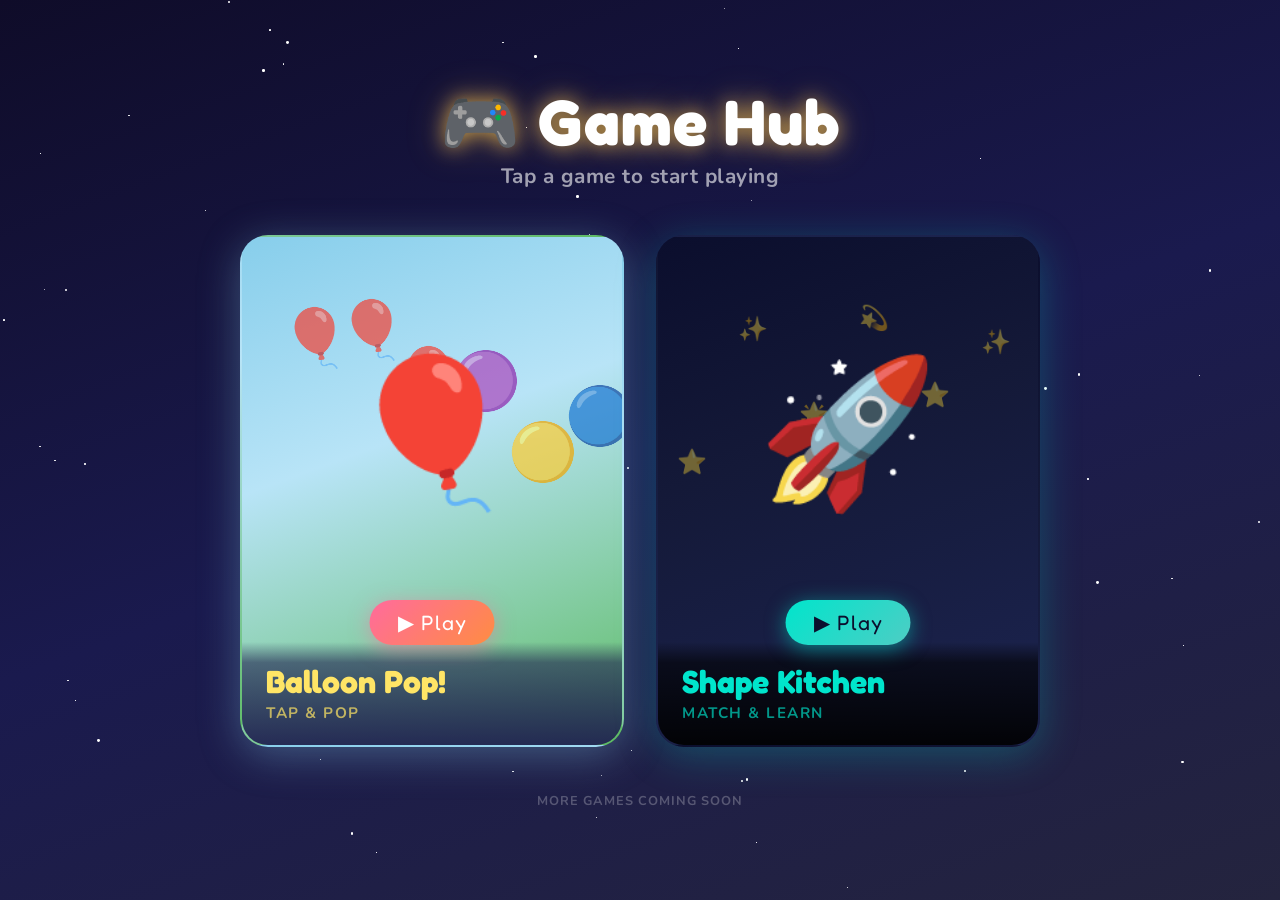
==== index.html @ b3e91f29 "Initial commit: Game Hub landing page with Balloon Pop and Shape Kitchen Co-Authored-By: Claude Sonn" ====
<!DOCTYPE html>
<html lang="en">
<head>
  <meta charset="UTF-8"/>
  <meta name="viewport" content="width=device-width, initial-scale=1.0, user-scalable=no"/>
  <meta name="apple-mobile-web-app-capable" content="yes"/>
  <meta name="apple-mobile-web-app-status-bar-style" content="black-translucent"/>
  <meta name="apple-mobile-web-app-title" content="Game Hub"/>
  <meta name="theme-color" content="#1a1a2e"/>
  <title>🎮 Game Hub</title>
  <link href="https://fonts.googleapis.com/css2?family=Fredoka+One&family=Nunito:wght@400;700;900&display=swap" rel="stylesheet"/>

  <style>
    *, *::before, *::after {
      margin: 0; padding: 0;
      box-sizing: border-box;
      -webkit-tap-highlight-color: transparent;
    }

    :root {
      --bg-top:    #0f0c29;
      --bg-mid:    #1a1a4e;
      --bg-bottom: #24243e;
      --card-r: 28px;
    }

    html, body {
      width: 100%; height: 100%;
      overflow: hidden;
      font-family: 'Nunito', sans-serif;
    }

    body {
      background: linear-gradient(160deg, var(--bg-top) 0%, var(--bg-mid) 50%, var(--bg-bottom) 100%);
      display: flex;
      flex-direction: column;
      align-items: center;
      justify-content: center;
      padding: env(safe-area-inset-top, 20px) env(safe-area-inset-right, 20px)
               env(safe-area-inset-bottom, 20px) env(safe-area-inset-left, 20px);
      min-height: 100vh;
    }

    /* ── Stars background ── */
    .stars {
      position: fixed; inset: 0;
      pointer-events: none;
      overflow: hidden;
      z-index: 0;
    }
    .star {
      position: absolute;
      border-radius: 50%;
      background: #fff;
      animation: twinkle var(--d) ease-in-out infinite alternate;
    }
    @keyframes twinkle {
      from { opacity: var(--lo); transform: scale(1); }
      to   { opacity: var(--hi); transform: scale(1.4); }
    }

    /* ── Layout ── */
    .container {
      position: relative;
      z-index: 1;
      display: flex;
      flex-direction: column;
      align-items: center;
      gap: clamp(24px, 5vh, 48px);
      width: 100%;
      max-width: 800px;
    }

    /* ── Header ── */
    .header {
      text-align: center;
    }
    .header h1 {
      font-family: 'Fredoka One', cursive;
      font-size: clamp(2.4rem, 7vw, 4rem);
      color: #fff;
      text-shadow:
        0 0 20px rgba(255, 200, 80, 0.7),
        0 0 40px rgba(255, 200, 80, 0.3);
      letter-spacing: 1px;
      line-height: 1;
    }
    .header p {
      margin-top: 8px;
      font-size: clamp(1rem, 2.5vw, 1.3rem);
      color: rgba(255,255,255,0.6);
      font-weight: 700;
      letter-spacing: 0.5px;
    }

    /* ── Game cards grid ── */
    .games {
      display: grid;
      grid-template-columns: 1fr 1fr;
      gap: clamp(16px, 3vw, 32px);
      width: 100%;
    }

    @media (max-width: 520px) {
      .games { grid-template-columns: 1fr; }
    }

    /* ── Individual card ── */
    .game-card {
      position: relative;
      border-radius: var(--card-r);
      overflow: hidden;
      cursor: pointer;
      text-decoration: none;
      display: flex;
      flex-direction: column;
      align-items: center;
      justify-content: flex-end;
      aspect-ratio: 3 / 4;
      border: 2px solid transparent;
      transition: transform 0.18s cubic-bezier(.34,1.56,.64,1),
                  box-shadow 0.18s ease,
                  border-color 0.18s ease;
      -webkit-transform: translateZ(0); /* GPU layer on iOS */
    }

    .game-card:active {
      transform: scale(0.95);
    }

    /* Balloon Pop card */
    .card-balloon {
      background: linear-gradient(160deg, #87CEEB 0%, #B8E4F7 40%, #5DBB63 100%);
      box-shadow: 0 8px 40px rgba(135, 206, 235, 0.35);
    }
    .card-balloon:hover {
      box-shadow: 0 12px 60px rgba(135, 206, 235, 0.55);
      border-color: rgba(255, 255, 255, 0.5);
    }

    /* Shape Kitchen card */
    .card-kitchen {
      background: linear-gradient(160deg, #0B0E2D 0%, #141938 40%, #1C2450 100%);
      box-shadow: 0 8px 40px rgba(0, 229, 204, 0.25);
    }
    .card-kitchen:hover {
      box-shadow: 0 12px 60px rgba(0, 229, 204, 0.45);
      border-color: rgba(0, 229, 204, 0.5);
    }

    /* ── Card scene illustration ── */
    .card-scene {
      position: absolute;
      inset: 0;
      display: flex;
      align-items: center;
      justify-content: center;
      padding-bottom: 30%;
      font-size: clamp(5rem, 14vw, 9rem);
      animation: floatScene 3s ease-in-out infinite alternate;
      user-select: none;
    }
    @keyframes floatScene {
      from { transform: translateY(0px); }
      to   { transform: translateY(-10px); }
    }

    .card-kitchen .card-scene {
      animation: floatScene 4s ease-in-out infinite alternate;
    }

    /* Balloon card decorative balloons */
    .balloons {
      position: absolute;
      inset: 0;
      pointer-events: none;
    }
    .balloon {
      position: absolute;
      font-size: clamp(2rem, 5vw, 3.5rem);
      animation: drift var(--d) ease-in-out infinite alternate;
    }
    @keyframes drift {
      from { transform: translate(0, 0) rotate(-5deg); }
      to   { transform: translate(var(--tx), var(--ty)) rotate(5deg); }
    }

    /* Space card decorative stars */
    .space-deco {
      position: absolute;
      inset: 0;
      pointer-events: none;
      overflow: hidden;
    }
    .space-star {
      position: absolute;
      font-size: clamp(1rem, 2vw, 1.5rem);
      animation: spin var(--d) linear infinite;
    }
    @keyframes spin {
      from { transform: rotate(0deg); }
      to   { transform: rotate(360deg); }
    }

    /* ── Card label band ── */
    .card-label {
      position: relative;
      z-index: 2;
      width: 100%;
      padding: clamp(14px, 3vw, 22px) clamp(16px, 3vw, 24px);
      display: flex;
      flex-direction: column;
      gap: 4px;
    }

    .card-balloon .card-label {
      background: linear-gradient(to top, rgba(30, 30, 80, 0.92) 0%, rgba(30, 30, 80, 0.6) 80%, transparent 100%);
    }
    .card-kitchen .card-label {
      background: linear-gradient(to top, rgba(0,0,0,0.92) 0%, rgba(0,0,0,0.6) 80%, transparent 100%);
    }

    .card-label h2 {
      font-family: 'Fredoka One', cursive;
      font-size: clamp(1.3rem, 3.5vw, 2rem);
      color: #fff;
      line-height: 1.1;
    }
    .card-label span {
      font-size: clamp(0.75rem, 1.8vw, 0.95rem);
      font-weight: 700;
      color: rgba(255,255,255,0.65);
      text-transform: uppercase;
      letter-spacing: 1.5px;
    }

    .card-balloon .card-label h2 { color: #FFE566; }
    .card-balloon .card-label span { color: rgba(255,230,100,0.7); }

    .card-kitchen .card-label h2 { color: #00E5CC; }
    .card-kitchen .card-label span { color: rgba(0, 229, 204, 0.65); }

    /* ── Play button pill ── */
    .play-btn {
      position: absolute;
      bottom: clamp(72px, 16vw, 100px);
      left: 50%;
      transform: translateX(-50%);
      z-index: 3;
      padding: 10px 28px;
      border-radius: 50px;
      font-family: 'Fredoka One', cursive;
      font-size: clamp(1rem, 2.5vw, 1.3rem);
      letter-spacing: 1px;
      border: none;
      pointer-events: none;
      white-space: nowrap;
    }

    .card-balloon .play-btn {
      background: linear-gradient(135deg, #FF6B9D, #FF8C42);
      color: #fff;
      box-shadow: 0 4px 20px rgba(255, 107, 157, 0.5);
    }
    .card-kitchen .play-btn {
      background: linear-gradient(135deg, #00E5CC, #4ECDC4);
      color: #0B0E2D;
      box-shadow: 0 4px 20px rgba(0, 229, 204, 0.5);
    }

    /* ── Footer ── */
    .footer {
      font-size: 0.8rem;
      color: rgba(255,255,255,0.25);
      font-weight: 700;
      letter-spacing: 1px;
      text-transform: uppercase;
    }
  </style>
</head>

<body>

  <!-- Star field -->
  <div class="stars" id="stars"></div>

  <div class="container">

    <header class="header">
      <h1>🎮 Game Hub</h1>
      <p>Tap a game to start playing</p>
    </header>

    <section class="games">

      <!-- Balloon Pop -->
      <a class="game-card card-balloon" href="balloon-pop.html">
        <div class="balloons" id="balloons"></div>
        <div class="card-scene">🎈</div>
        <div class="play-btn">▶ Play</div>
        <div class="card-label">
          <h2>Balloon Pop!</h2>
          <span>Tap &amp; Pop</span>
        </div>
      </a>

      <!-- Shape Kitchen -->
      <a class="game-card card-kitchen" href="shape-kitchen.html">
        <div class="space-deco" id="spaceDeco"></div>
        <div class="card-scene">🚀</div>
        <div class="play-btn">▶ Play</div>
        <div class="card-label">
          <h2>Shape Kitchen</h2>
          <span>Match &amp; Learn</span>
        </div>
      </a>

    </section>

    <footer class="footer">More games coming soon</footer>

  </div>

  <script>
    // ── Star field
    const starsEl = document.getElementById('stars');
    for (let i = 0; i < 80; i++) {
      const s = document.createElement('div');
      s.className = 'star';
      const size = Math.random() * 2.5 + 0.5;
      const lo = (Math.random() * 0.2 + 0.05).toFixed(2);
      const hi = (Math.random() * 0.5 + 0.3).toFixed(2);
      const d  = (Math.random() * 3 + 2).toFixed(1) + 's';
      s.style.cssText = `
        width:${size}px; height:${size}px;
        left:${Math.random()*100}%;
        top:${Math.random()*100}%;
        --lo:${lo}; --hi:${hi}; --d:${d};
        animation-delay:${(Math.random()*4).toFixed(1)}s;
      `;
      starsEl.appendChild(s);
    }

    // ── Balloon decorations inside the balloon card
    const balloonEmoji = ['🎈','🎈','🎈','🟣','🟡','🔵'];
    const balloonsEl = document.getElementById('balloons');
    balloonEmoji.forEach((e, i) => {
      const b = document.createElement('div');
      b.className = 'balloon';
      b.textContent = e;
      const tx = ((Math.random() - 0.5) * 12).toFixed(0) + 'px';
      const ty = ((Math.random() - 0.5) * 12).toFixed(0) + 'px';
      const d  = (Math.random() * 2 + 2).toFixed(1) + 's';
      b.style.cssText = `
        left:${10 + i * 15}%;
        top:${10 + Math.random() * 40}%;
        --tx:${tx}; --ty:${ty}; --d:${d};
        animation-delay:${(Math.random() * 1.5).toFixed(1)}s;
        opacity: 0.7;
      `;
      balloonsEl.appendChild(b);
    });

    // ── Space decorations inside the kitchen card
    const spaceEmoji = ['⭐','✨','🌟','💫','⭐','✨'];
    const spaceDecoEl = document.getElementById('spaceDeco');
    spaceEmoji.forEach((e, i) => {
      const s = document.createElement('div');
      s.className = 'space-star';
      s.textContent = e;
      const d = (Math.random() * 6 + 6).toFixed(1) + 's';
      s.style.cssText = `
        left:${5 + i * 16}%;
        top:${10 + Math.random() * 45}%;
        --d:${d};
        animation-delay:${(Math.random() * 3).toFixed(1)}s;
        opacity: 0.4;
      `;
      spaceDecoEl.appendChild(s);
    });

    // ── Tactile feedback on iOS (no navigation change, just visual)
    document.querySelectorAll('.game-card').forEach(card => {
      card.addEventListener('touchstart', () => {}, { passive: true });
    });
  </script>
</body>
</html>
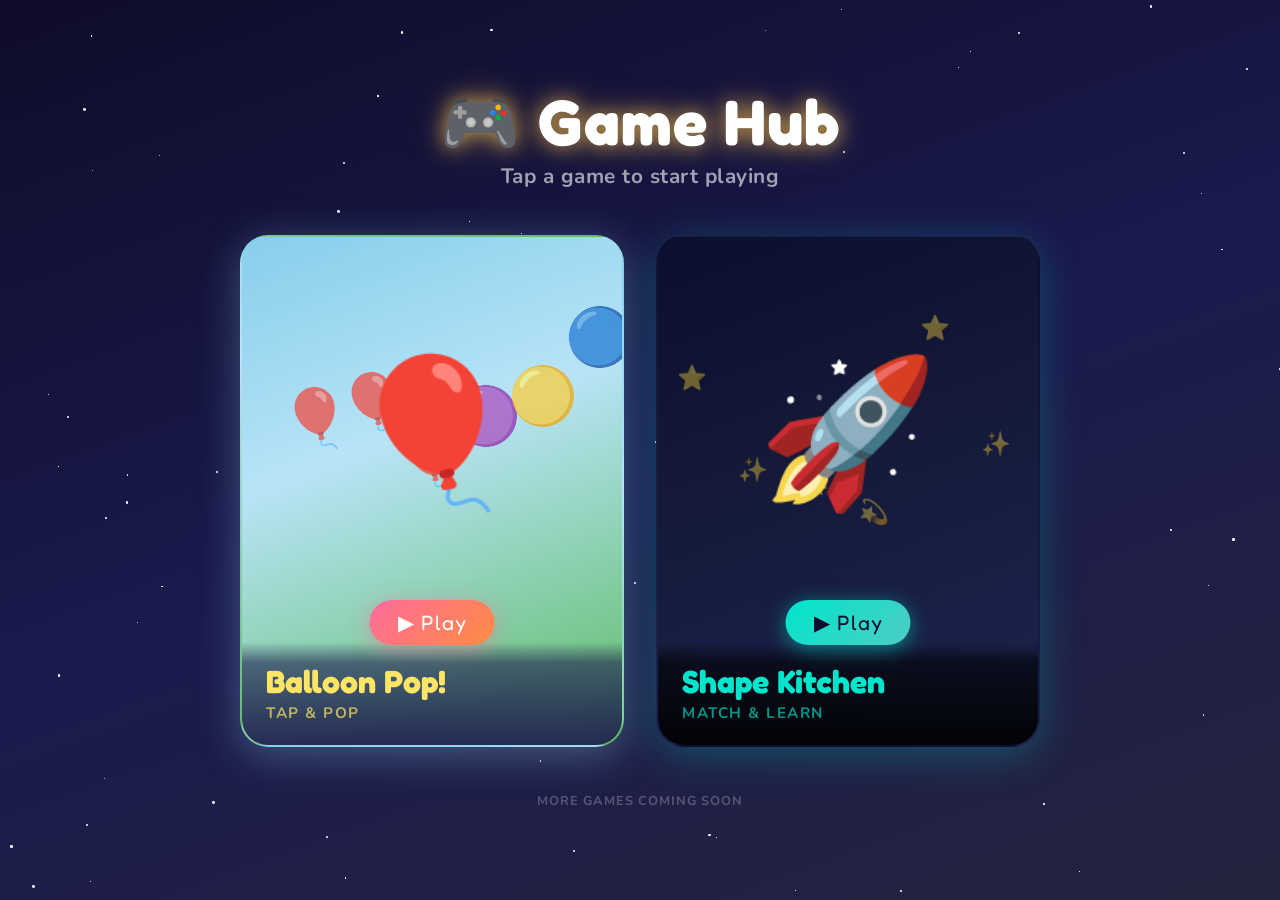
==== commit b5bade22: "Add PWA support and home navigation to all games - manifest.json + sw.js for offline caching and Add" ====
--- a/index.html
+++ b/index.html
@@ -7,6 +7,8 @@
   <meta name="apple-mobile-web-app-status-bar-style" content="black-translucent"/>
   <meta name="apple-mobile-web-app-title" content="Game Hub"/>
   <meta name="theme-color" content="#1a1a2e"/>
+  <link rel="manifest" href="manifest.json"/>
+  <link rel="apple-touch-icon" href="icons/icon.svg"/>
   <title>🎮 Game Hub</title>
   <link href="https://fonts.googleapis.com/css2?family=Fredoka+One&family=Nunito:wght@400;700;900&display=swap" rel="stylesheet"/>
 
@@ -379,10 +381,17 @@
       spaceDecoEl.appendChild(s);
     });
 
-    // ── Tactile feedback on iOS (no navigation change, just visual)
+    // ── Tactile feedback on iOS
     document.querySelectorAll('.game-card').forEach(card => {
       card.addEventListener('touchstart', () => {}, { passive: true });
     });
-  </script>
+
+    // ── Service Worker
+    if ('serviceWorker' in navigator) {
+      window.addEventListener('load', () => {
+        navigator.serviceWorker.register('sw.js').catch(() => {});
+      });
+    }
+</script>
 </body>
 </html>
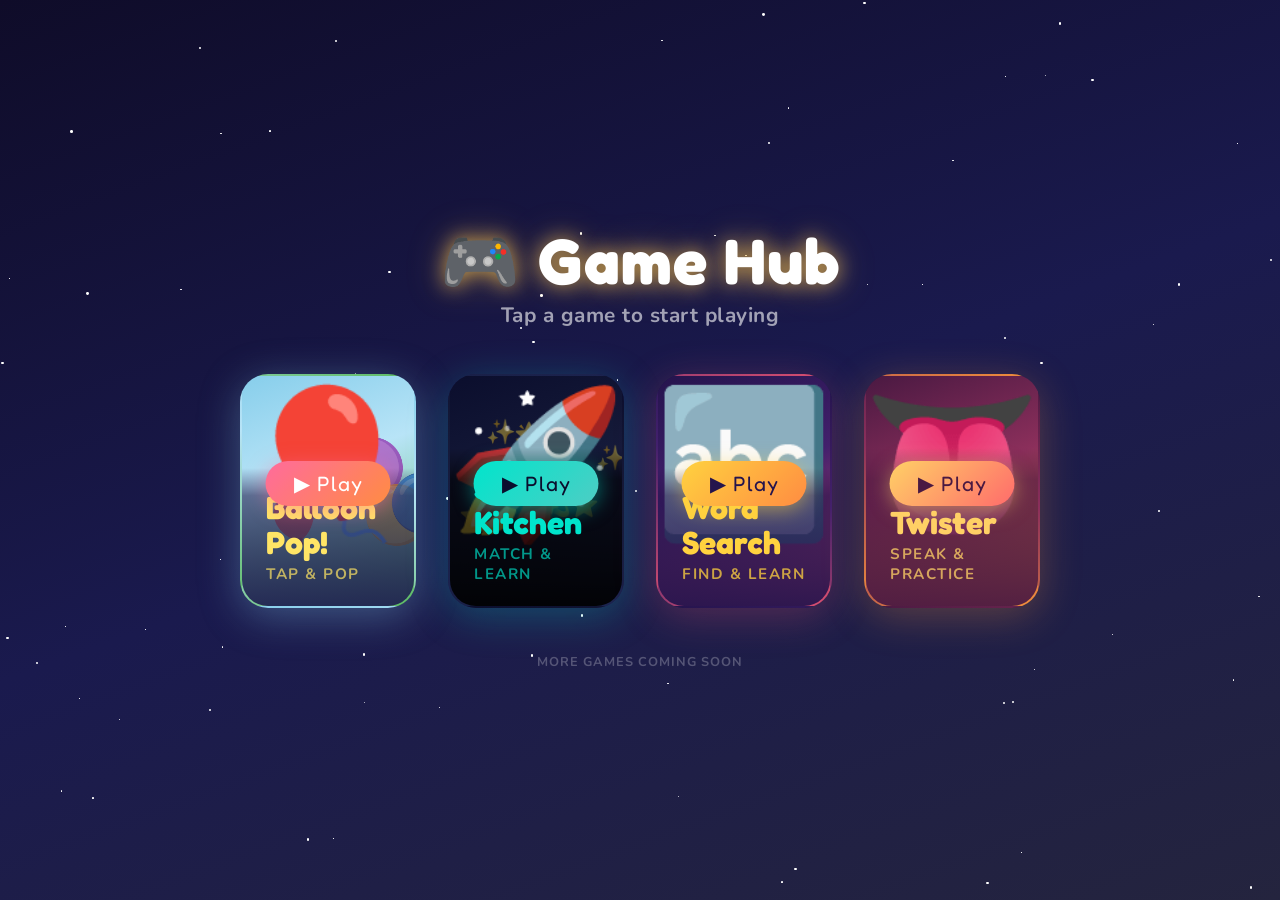
==== commit 8a4515d0: "Add word search and tongue twister games" ====
--- a/index.html
+++ b/index.html
@@ -98,7 +98,7 @@
     /* ── Game cards grid ── */
     .games {
       display: grid;
-      grid-template-columns: 1fr 1fr;
+      grid-template-columns: repeat(4, 1fr);
       gap: clamp(16px, 3vw, 32px);
       width: 100%;
     }
@@ -150,6 +150,26 @@
       border-color: rgba(0, 229, 204, 0.5);
     }
 
+    /* Word Search card */
+    .card-word {
+      background: linear-gradient(160deg, #25144D 0%, #42206D 45%, #D94F70 100%);
+      box-shadow: 0 8px 40px rgba(217, 79, 112, 0.3);
+    }
+    .card-word:hover {
+      box-shadow: 0 12px 60px rgba(217, 79, 112, 0.5);
+      border-color: rgba(255, 210, 63, 0.5);
+    }
+
+    /* Tongue Twister card */
+    .card-twister {
+      background: linear-gradient(160deg, #4A1942 0%, #8B2F5B 45%, #F28F3B 100%);
+      box-shadow: 0 8px 40px rgba(242, 143, 59, 0.3);
+    }
+    .card-twister:hover {
+      box-shadow: 0 12px 60px rgba(242, 143, 59, 0.5);
+      border-color: rgba(255, 209, 102, 0.5);
+    }
+
     /* ── Card scene illustration ── */
     .card-scene {
       position: absolute;
@@ -221,6 +241,12 @@
     .card-kitchen .card-label {
       background: linear-gradient(to top, rgba(0,0,0,0.92) 0%, rgba(0,0,0,0.6) 80%, transparent 100%);
     }
+    .card-word .card-label {
+      background: linear-gradient(to top, rgba(37, 20, 77, 0.94) 0%, rgba(37, 20, 77, 0.6) 80%, transparent 100%);
+    }
+    .card-twister .card-label {
+      background: linear-gradient(to top, rgba(74, 25, 66, 0.94) 0%, rgba(74, 25, 66, 0.6) 80%, transparent 100%);
+    }
 
     .card-label h2 {
       font-family: 'Fredoka One', cursive;
@@ -241,6 +267,12 @@
 
     .card-kitchen .card-label h2 { color: #00E5CC; }
     .card-kitchen .card-label span { color: rgba(0, 229, 204, 0.65); }
+
+    .card-word .card-label h2 { color: #FFD23F; }
+    .card-word .card-label span { color: rgba(255, 210, 63, 0.75); }
+
+    .card-twister .card-label h2 { color: #FFD166; }
+    .card-twister .card-label span { color: rgba(255, 209, 102, 0.75); }
 
     /* ── Play button pill ── */
     .play-btn {
@@ -269,6 +301,16 @@
       color: #0B0E2D;
       box-shadow: 0 4px 20px rgba(0, 229, 204, 0.5);
     }
+    .card-word .play-btn {
+      background: linear-gradient(135deg, #FFD23F, #FF8C42);
+      color: #25144D;
+      box-shadow: 0 4px 20px rgba(255, 210, 63, 0.5);
+    }
+    .card-twister .play-btn {
+      background: linear-gradient(135deg, #FFD166, #FF6B6B);
+      color: #4A1942;
+      box-shadow: 0 4px 20px rgba(255, 209, 102, 0.5);
+    }
 
     /* ── Footer ── */
     .footer {
@@ -314,6 +356,26 @@
         <div class="card-label">
           <h2>Shape Kitchen</h2>
           <span>Match &amp; Learn</span>
+        </div>
+      </a>
+
+      <!-- Word Search -->
+      <a class="game-card card-word" href="word-trail.html">
+        <div class="card-scene">🔤</div>
+        <div class="play-btn">▶ Play</div>
+        <div class="card-label">
+          <h2>Word Search</h2>
+          <span>Find &amp; Learn</span>
+        </div>
+      </a>
+
+      <!-- Tongue Twister -->
+      <a class="game-card card-twister" href="twist-master.html">
+        <div class="card-scene">👅</div>
+        <div class="play-btn">▶ Play</div>
+        <div class="card-label">
+          <h2>Tongue Twister</h2>
+          <span>Speak &amp; Practice</span>
         </div>
       </a>
 
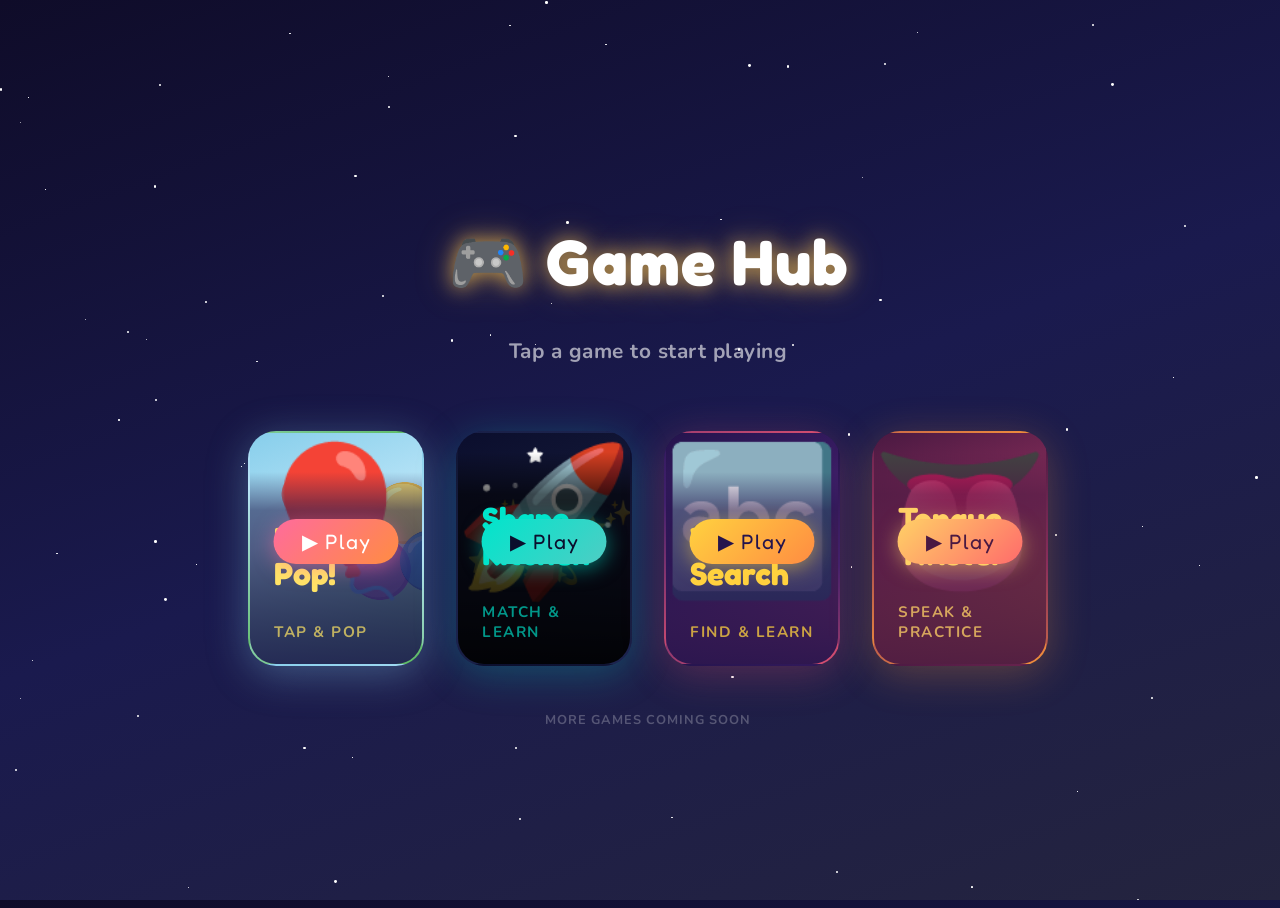
==== commit 639bb2e5: "Prepare games for Cloudflare Pages" ====
--- a/index.html
+++ b/index.html
@@ -9,16 +9,11 @@
   <meta name="theme-color" content="#1a1a2e"/>
   <link rel="manifest" href="manifest.json"/>
   <link rel="apple-touch-icon" href="icons/icon.svg"/>
+  <link rel="stylesheet" href="common.css"/>
   <title>🎮 Game Hub</title>
   <link href="https://fonts.googleapis.com/css2?family=Fredoka+One&family=Nunito:wght@400;700;900&display=swap" rel="stylesheet"/>
 
   <style>
-    *, *::before, *::after {
-      margin: 0; padding: 0;
-      box-sizing: border-box;
-      -webkit-tap-highlight-color: transparent;
-    }
-
     :root {
       --bg-top:    #0f0c29;
       --bg-mid:    #1a1a4e;
@@ -123,6 +118,7 @@
       transition: transform 0.18s cubic-bezier(.34,1.56,.64,1),
                   box-shadow 0.18s ease,
                   border-color 0.18s ease;
+      transform: translateZ(0);
       -webkit-transform: translateZ(0); /* GPU layer on iOS */
     }
 
@@ -385,6 +381,7 @@
 
   </div>
 
+  <script src="common.js"></script>
   <script>
     // ── Star field
     const starsEl = document.getElementById('stars');
@@ -448,12 +445,6 @@
       card.addEventListener('touchstart', () => {}, { passive: true });
     });
 
-    // ── Service Worker
-    if ('serviceWorker' in navigator) {
-      window.addEventListener('load', () => {
-        navigator.serviceWorker.register('sw.js').catch(() => {});
-      });
-    }
 </script>
 </body>
 </html>
--- a/common.css
+++ b/common.css
@@ -0,0 +1,42 @@
+*, *::before, *::after {
+  box-sizing: border-box;
+  -webkit-tap-highlight-color: transparent;
+}
+
+html, body {
+  height: 100%;
+}
+
+button {
+  font: inherit;
+}
+
+.hidden {
+  display: none !important;
+}
+
+.app-shell {
+  position: relative;
+  z-index: 1;
+  width: 100%;
+  min-height: 100dvh;
+  display: flex;
+  flex-direction: column;
+}
+
+.icon-button {
+  display: flex;
+  align-items: center;
+  justify-content: center;
+  cursor: pointer;
+  color: inherit;
+}
+
+@media (prefers-reduced-motion: reduce) {
+  *, *::before, *::after {
+    animation-duration: 0.01ms !important;
+    animation-iteration-count: 1 !important;
+    scroll-behavior: auto !important;
+    transition-duration: 0.01ms !important;
+  }
+}
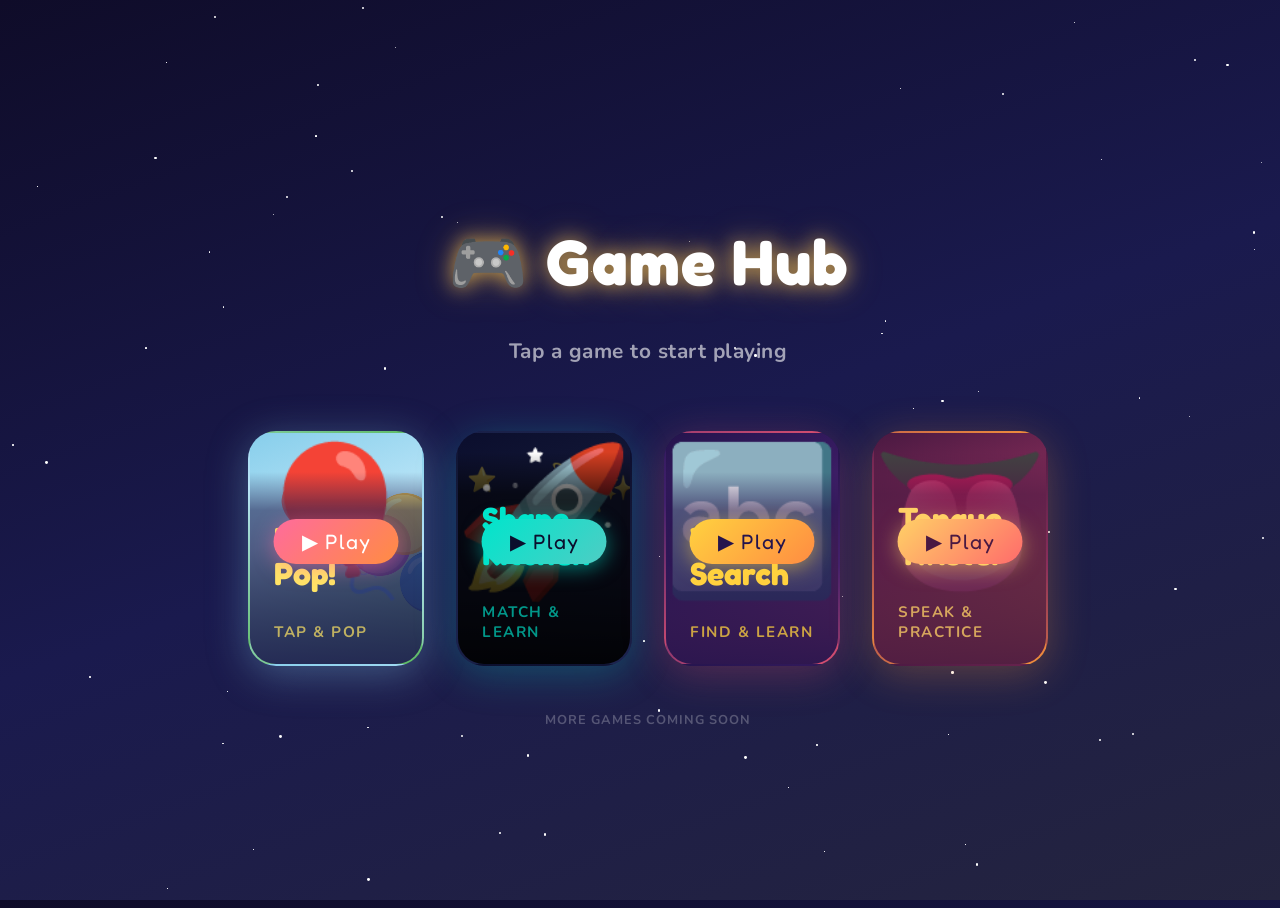
==== commit 06032b21: "Fix Cloudflare Pages navigation routes" ====
--- a/index.html
+++ b/index.html
@@ -334,7 +334,7 @@
     <section class="games">
 
       <!-- Balloon Pop -->
-      <a class="game-card card-balloon" href="balloon-pop.html">
+      <a class="game-card card-balloon" href="balloon-pop">
         <div class="balloons" id="balloons"></div>
         <div class="card-scene">🎈</div>
         <div class="play-btn">▶ Play</div>
@@ -345,7 +345,7 @@
       </a>
 
       <!-- Shape Kitchen -->
-      <a class="game-card card-kitchen" href="shape-kitchen.html">
+      <a class="game-card card-kitchen" href="shape-kitchen">
         <div class="space-deco" id="spaceDeco"></div>
         <div class="card-scene">🚀</div>
         <div class="play-btn">▶ Play</div>
@@ -356,7 +356,7 @@
       </a>
 
       <!-- Word Search -->
-      <a class="game-card card-word" href="word-trail.html">
+      <a class="game-card card-word" href="word-trail">
         <div class="card-scene">🔤</div>
         <div class="play-btn">▶ Play</div>
         <div class="card-label">
@@ -366,7 +366,7 @@
       </a>
 
       <!-- Tongue Twister -->
-      <a class="game-card card-twister" href="twist-master.html">
+      <a class="game-card card-twister" href="twist-master">
         <div class="card-scene">👅</div>
         <div class="play-btn">▶ Play</div>
         <div class="card-label">
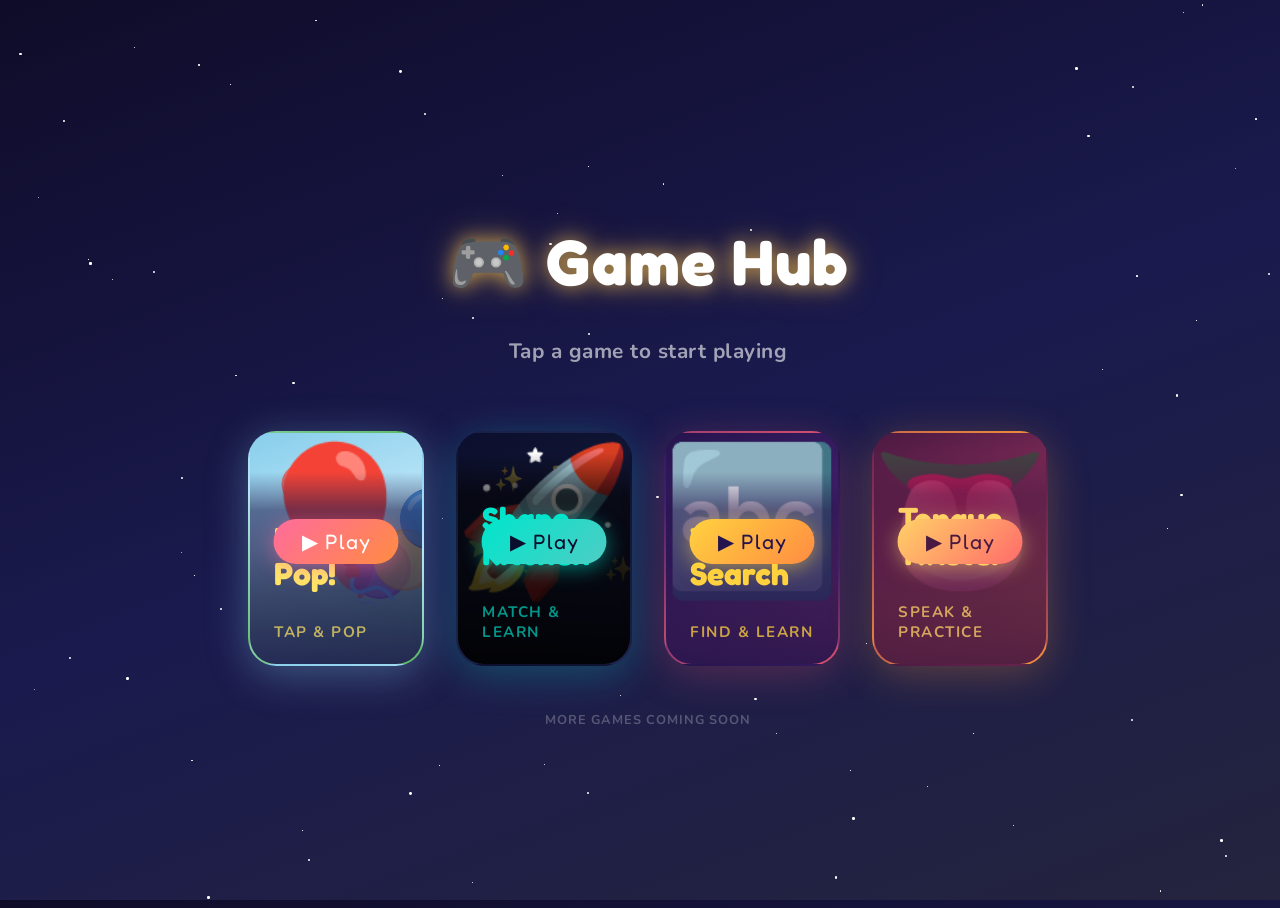
==== commit 14031ae3: "Extract game controllers into shared scripts" ====
--- a/index.html
+++ b/index.html
@@ -382,69 +382,6 @@
   </div>
 
   <script src="common.js"></script>
-  <script>
-    // ── Star field
-    const starsEl = document.getElementById('stars');
-    for (let i = 0; i < 80; i++) {
-      const s = document.createElement('div');
-      s.className = 'star';
-      const size = Math.random() * 2.5 + 0.5;
-      const lo = (Math.random() * 0.2 + 0.05).toFixed(2);
-      const hi = (Math.random() * 0.5 + 0.3).toFixed(2);
-      const d  = (Math.random() * 3 + 2).toFixed(1) + 's';
-      s.style.cssText = `
-        width:${size}px; height:${size}px;
-        left:${Math.random()*100}%;
-        top:${Math.random()*100}%;
-        --lo:${lo}; --hi:${hi}; --d:${d};
-        animation-delay:${(Math.random()*4).toFixed(1)}s;
-      `;
-      starsEl.appendChild(s);
-    }
-
-    // ── Balloon decorations inside the balloon card
-    const balloonEmoji = ['🎈','🎈','🎈','🟣','🟡','🔵'];
-    const balloonsEl = document.getElementById('balloons');
-    balloonEmoji.forEach((e, i) => {
-      const b = document.createElement('div');
-      b.className = 'balloon';
-      b.textContent = e;
-      const tx = ((Math.random() - 0.5) * 12).toFixed(0) + 'px';
-      const ty = ((Math.random() - 0.5) * 12).toFixed(0) + 'px';
-      const d  = (Math.random() * 2 + 2).toFixed(1) + 's';
-      b.style.cssText = `
-        left:${10 + i * 15}%;
-        top:${10 + Math.random() * 40}%;
-        --tx:${tx}; --ty:${ty}; --d:${d};
-        animation-delay:${(Math.random() * 1.5).toFixed(1)}s;
-        opacity: 0.7;
-      `;
-      balloonsEl.appendChild(b);
-    });
-
-    // ── Space decorations inside the kitchen card
-    const spaceEmoji = ['⭐','✨','🌟','💫','⭐','✨'];
-    const spaceDecoEl = document.getElementById('spaceDeco');
-    spaceEmoji.forEach((e, i) => {
-      const s = document.createElement('div');
-      s.className = 'space-star';
-      s.textContent = e;
-      const d = (Math.random() * 6 + 6).toFixed(1) + 's';
-      s.style.cssText = `
-        left:${5 + i * 16}%;
-        top:${10 + Math.random() * 45}%;
-        --d:${d};
-        animation-delay:${(Math.random() * 3).toFixed(1)}s;
-        opacity: 0.4;
-      `;
-      spaceDecoEl.appendChild(s);
-    });
-
-    // ── Tactile feedback on iOS
-    document.querySelectorAll('.game-card').forEach(card => {
-      card.addEventListener('touchstart', () => {}, { passive: true });
-    });
-
-</script>
+  <script src="js/hub.js"></script>
 </body>
 </html>
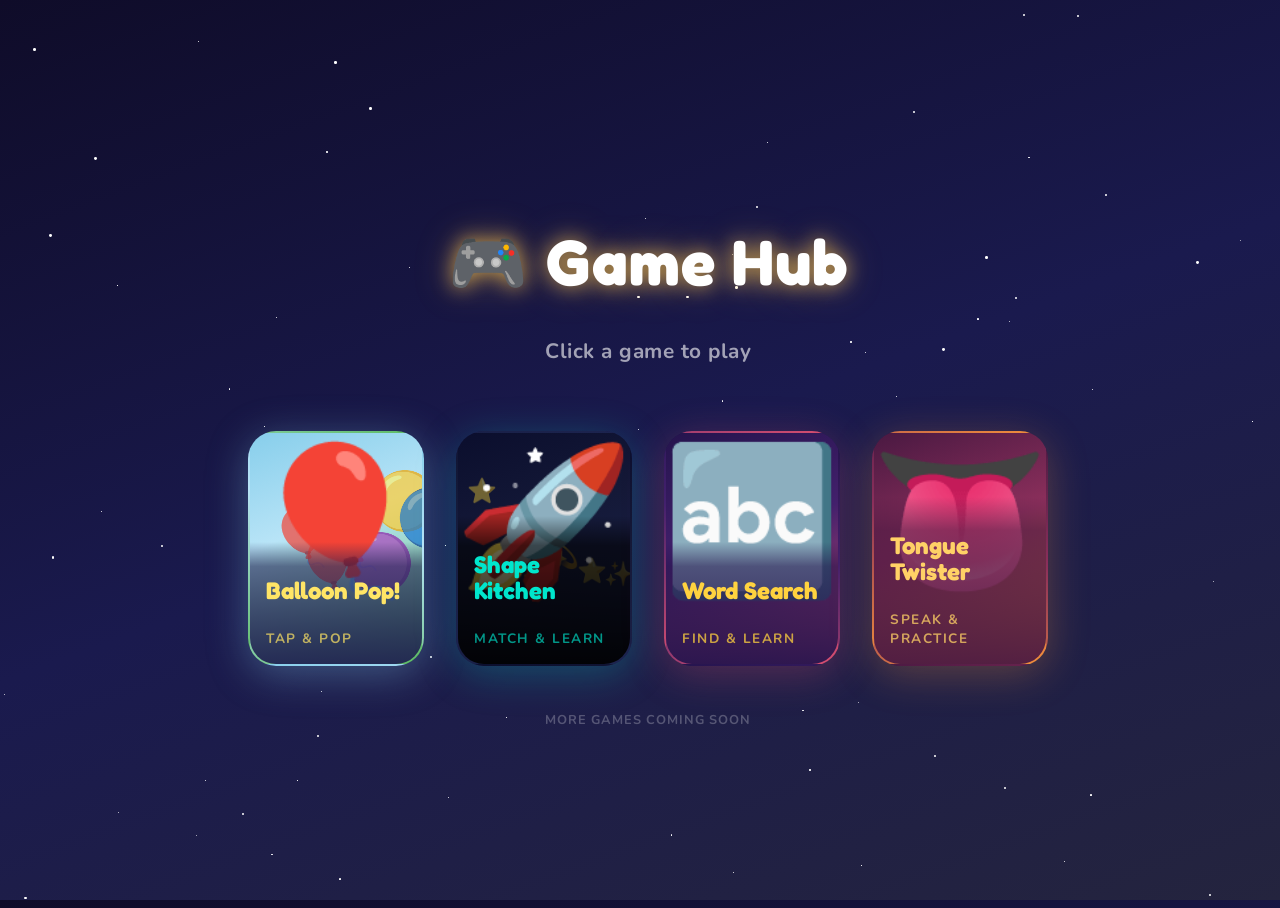
==== commit d52b4db1: "Fix game hub card layout" ====
--- a/index.html
+++ b/index.html
@@ -225,7 +225,7 @@
       position: relative;
       z-index: 2;
       width: 100%;
-      padding: clamp(14px, 3vw, 22px) clamp(16px, 3vw, 24px);
+      padding: clamp(10px, 2vw, 16px) clamp(12px, 2vw, 16px);
       display: flex;
       flex-direction: column;
       gap: 4px;
@@ -246,12 +246,12 @@
 
     .card-label h2 {
       font-family: 'Fredoka One', cursive;
-      font-size: clamp(1.3rem, 3.5vw, 2rem);
+      font-size: clamp(1.1rem, 2.8vw, 1.5rem);
       color: #fff;
       line-height: 1.1;
     }
     .card-label span {
-      font-size: clamp(0.75rem, 1.8vw, 0.95rem);
+      font-size: clamp(0.7rem, 1.5vw, 0.85rem);
       font-weight: 700;
       color: rgba(255,255,255,0.65);
       text-transform: uppercase;
@@ -269,44 +269,6 @@
 
     .card-twister .card-label h2 { color: #FFD166; }
     .card-twister .card-label span { color: rgba(255, 209, 102, 0.75); }
-
-    /* ── Play button pill ── */
-    .play-btn {
-      position: absolute;
-      bottom: clamp(72px, 16vw, 100px);
-      left: 50%;
-      transform: translateX(-50%);
-      z-index: 3;
-      padding: 10px 28px;
-      border-radius: 50px;
-      font-family: 'Fredoka One', cursive;
-      font-size: clamp(1rem, 2.5vw, 1.3rem);
-      letter-spacing: 1px;
-      border: none;
-      pointer-events: none;
-      white-space: nowrap;
-    }
-
-    .card-balloon .play-btn {
-      background: linear-gradient(135deg, #FF6B9D, #FF8C42);
-      color: #fff;
-      box-shadow: 0 4px 20px rgba(255, 107, 157, 0.5);
-    }
-    .card-kitchen .play-btn {
-      background: linear-gradient(135deg, #00E5CC, #4ECDC4);
-      color: #0B0E2D;
-      box-shadow: 0 4px 20px rgba(0, 229, 204, 0.5);
-    }
-    .card-word .play-btn {
-      background: linear-gradient(135deg, #FFD23F, #FF8C42);
-      color: #25144D;
-      box-shadow: 0 4px 20px rgba(255, 210, 63, 0.5);
-    }
-    .card-twister .play-btn {
-      background: linear-gradient(135deg, #FFD166, #FF6B6B);
-      color: #4A1942;
-      box-shadow: 0 4px 20px rgba(255, 209, 102, 0.5);
-    }
 
     /* ── Footer ── */
     .footer {
@@ -328,7 +290,7 @@
 
     <header class="header">
       <h1>🎮 Game Hub</h1>
-      <p>Tap a game to start playing</p>
+      <p>Click a game to play</p>
     </header>
 
     <section class="games">
@@ -337,7 +299,6 @@
       <a class="game-card card-balloon" href="balloon-pop">
         <div class="balloons" id="balloons"></div>
         <div class="card-scene">🎈</div>
-        <div class="play-btn">▶ Play</div>
         <div class="card-label">
           <h2>Balloon Pop!</h2>
           <span>Tap &amp; Pop</span>
@@ -348,7 +309,6 @@
       <a class="game-card card-kitchen" href="shape-kitchen">
         <div class="space-deco" id="spaceDeco"></div>
         <div class="card-scene">🚀</div>
-        <div class="play-btn">▶ Play</div>
         <div class="card-label">
           <h2>Shape Kitchen</h2>
           <span>Match &amp; Learn</span>
@@ -358,7 +318,6 @@
       <!-- Word Search -->
       <a class="game-card card-word" href="word-trail">
         <div class="card-scene">🔤</div>
-        <div class="play-btn">▶ Play</div>
         <div class="card-label">
           <h2>Word Search</h2>
           <span>Find &amp; Learn</span>
@@ -368,7 +327,6 @@
       <!-- Tongue Twister -->
       <a class="game-card card-twister" href="twist-master">
         <div class="card-scene">👅</div>
-        <div class="play-btn">▶ Play</div>
         <div class="card-label">
           <h2>Tongue Twister</h2>
           <span>Speak &amp; Practice</span>
